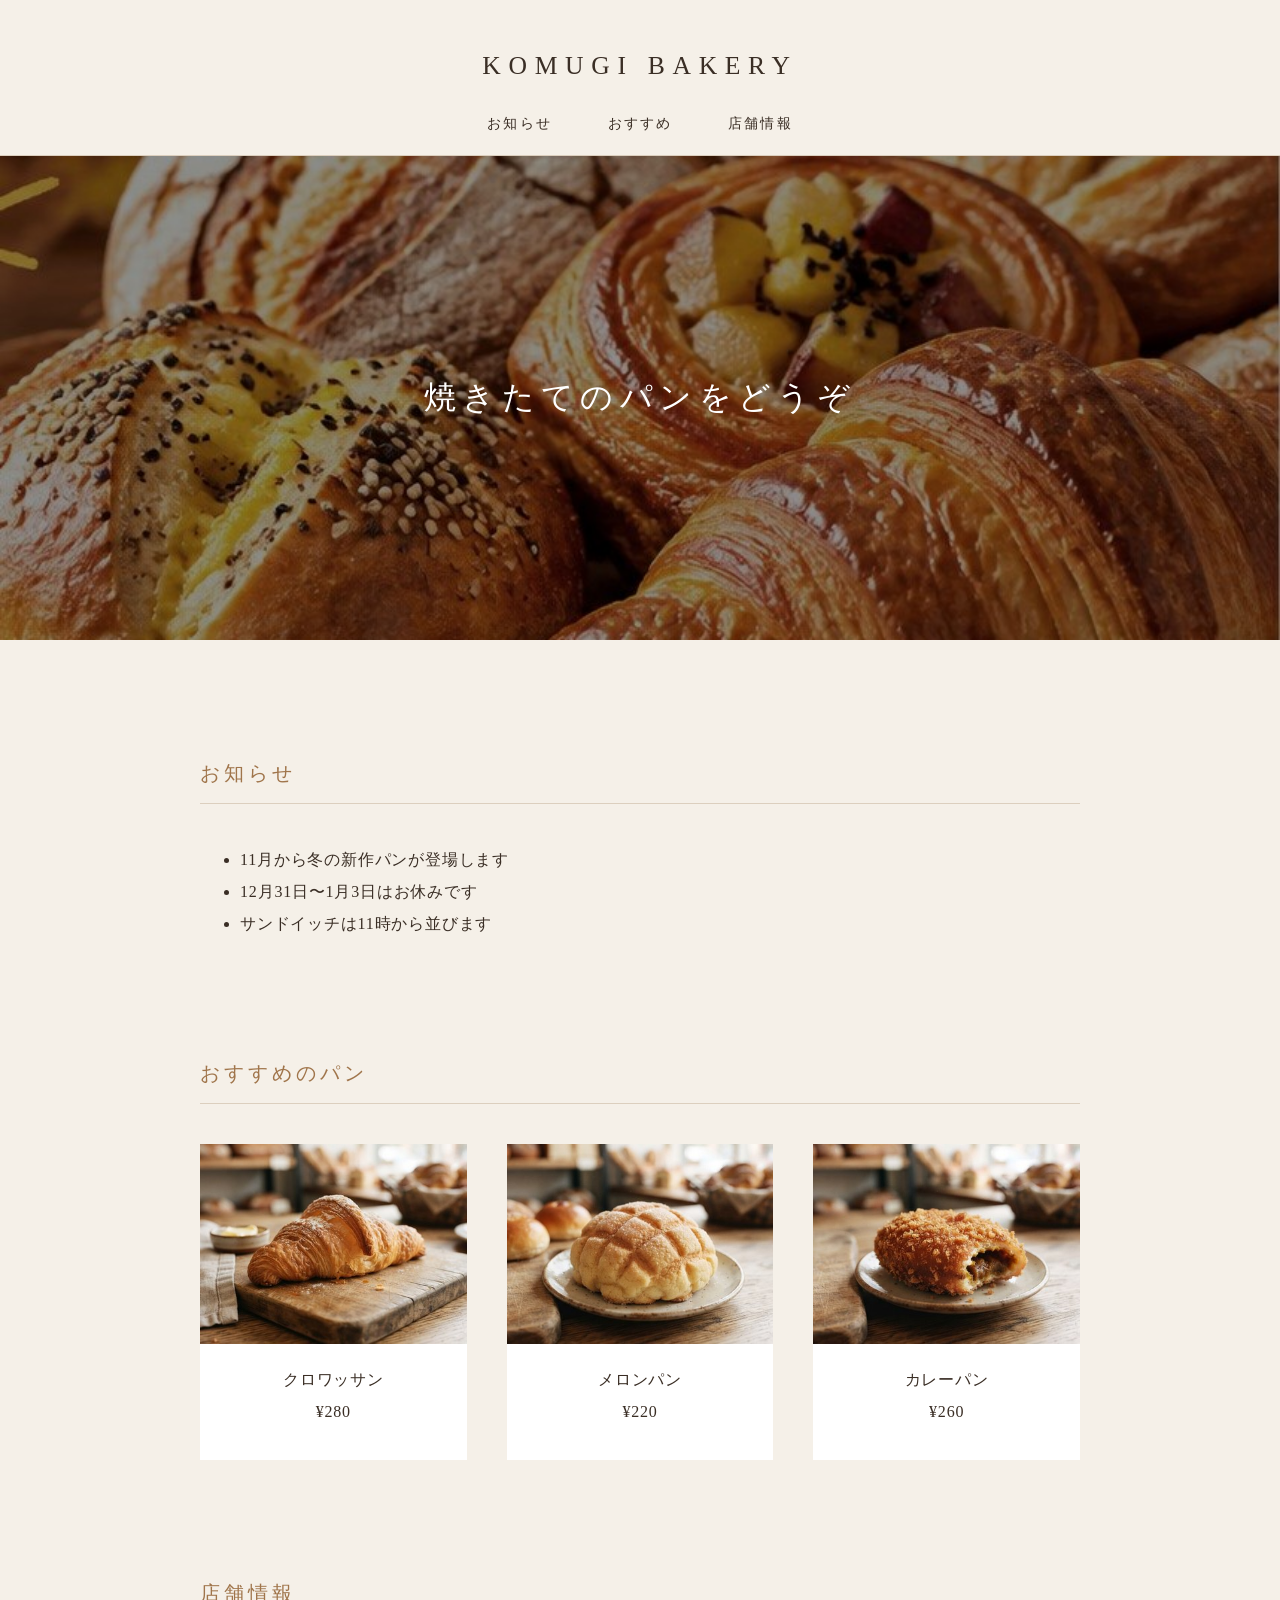
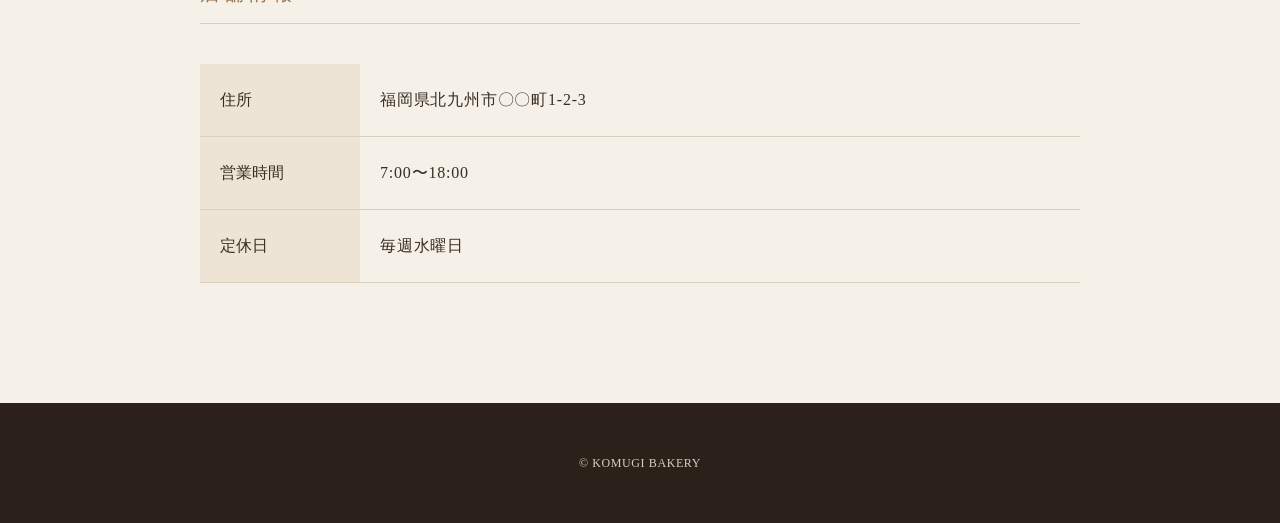
==== check06/index.html @ 9dcaf8a7 "Add files via upload" ====
<!DOCTYPE html>
<html lang="ja">
<head>
    <meta charset="UTF-8">
    <meta name="viewport" content="width=device-width, initial-scale=1">

    <title>KOMUGI BAKERY</title>
    <link rel="stylesheet" href="css/style.css">
</head>
<body>
    <header class="header">
        <p class="logo">KOMUGI BAKERY</p>
        <nav class="nav">
            <ul>
                <li><a href="#news">お知らせ</a></li>
                <li><a href="#osusume">おすすめ</a></li>
                <li><a href="#info">店舗情報</a></li>
            </ul>
        </nav>
    </header>

    <h1 class="hero">焼きたてのパンをどうぞ</h1>

    <main>
        <h2 id="news">お知らせ</h2>
        <ul>
            <li>11月から冬の新作パンが登場します</li>
            <li>12月31日〜1月3日はお休みです</li>
            <li>サンドイッチは11時から並びます</li>
        </ul>

        <h2 id="osusume">おすすめのパン</h2>
        <div class="items">
            <div class="item">
                <img src="images/item1.jpg" alt="クロワッサン">
                <p>クロワッサン<br>¥280</p>
            </div>
            <div class="item">
                <img src="images/item2.jpg" alt="メロンパン">
                <p>メロンパン<br>¥220</p>
            </div>
            <div class="item">
                <img src="images/item3.jpg" alt="カレーパン">
                <p>カレーパン<br>¥260</p>
            </div>
        </div>

        <h2 id="info">店舗情報</h2>
        <table class="info">
            <tr>
                <th>住所</th>
                <td>福岡県北九州市〇〇町1-2-3</td>
            </tr>
            <tr>
                <th>営業時間</th>
                <td>7:00〜18:00</td>
            </tr>
            <tr>
                <th>定休日</th>
                <td>毎週水曜日</td>
            </tr>
        </table>

    </main>

    <footer>
        <p class="copyright">&copy; KOMUGI BAKERY</p>
    </footer>
</body>
</html>
---- check06/css/style.css ----
html {
    font-size: 16px;
    font-family: "Yu Mincho", "Hiragino Mincho ProN", "Noto Serif JP", serif;
}
* {
    box-sizing: border-box;
}
body {
    margin: 0 0 0 0;
    background-color: #F5F0E8;
    color: #3A2E25;
}
p, li, td {
    line-height: 2;
    letter-spacing: 0.05em;
}
th {
    font-weight: normal;
}
a:link {
    color: #3A2E25;
    text-decoration: none;
}
a:visited {
    color: #3A2E25;
    text-decoration: none;
}
a:hover {
    color: #A0754B;
    text-decoration: none;
}
a:active {
    color: #A0754B;
    text-decoration: none;
}
img {
    max-width: 100%;
}

.header {
    padding-top: 40px;
    border-bottom: 1px solid #DCCFBE;
}
.logo {
    margin: 0;
    text-align: center;
    font-size: 1.6rem;
    letter-spacing: 0.3em;
}
.nav a {
    font-size: 0.875rem;
    letter-spacing: 0.15em;
}
h1 {
    margin: 0;
    font-weight: normal;
    letter-spacing: 0.2em;
}

main {
    margin: 120px auto 120px auto;
    max-width: 880px;
}
main h2 {
    margin-top: 120px;
    margin-bottom: 40px;
    padding-bottom: 16px;
    border-bottom: 1px solid #DCCFBE;
    color: #A0754B;
    font-size: 1.25rem;
    font-weight: normal;
    letter-spacing: 0.2em;
}
footer {
    letter-spacing: 0.2em;
}

/* ① 参考：教科書 第8章-03〜04 p.187〜195 */
.nav ul {
    padding: 0;
    list-style-type: none;
    display: flex;
    justify-content: center;
    gap: 56px;
}

/* ② 参考：教科書 第8章-05〜06 p.196〜205 */
.hero {
    padding: 220px 0;
    background-image: url(../images/hero.jpg);
    background-position: center;
    background-size: cover;
    color: #FFFFFF;
    text-align: center;
    font-size: 2rem;
}

/* ③ 参考：教科書 第8章-07 p.206〜210 */
.info {
    width: 100%;
    border-collapse: collapse;
}
.info th, .info td {
    border-bottom: 1px solid #DCCFBE;
    padding: 20px;
}
.info th {
    width: 160px;
    background-color: #EDE4D6;
    text-align: left;
}

/* ④ 参考：教科書 第9章-05 p.235〜240 */
.items {
    display: grid;
    grid-template-columns: 1fr 1fr 1fr;
    gap: 40px;
}
.item {
    padding-bottom: 16px;
    background-color: #FFFFFF;
    text-align: center;
}

/* ⑤ 参考：教科書 第11章-03 p.281〜284／第11章-07 p.294〜296 */
@media (max-width: 600px) {
    .items {
        grid-template-columns: 1fr;
    }
}

/* ⑥ 参考：教科書 第7章-06 p.157〜158／第7章-07 p.159〜168 */
.copyright {
    margin: 0;
    padding-top: 48px;
    padding-bottom: 48px;
    background-color: #2B211A;
    color: #DCCFBE;
    text-align: center;
    font-size: 0.75rem;
}
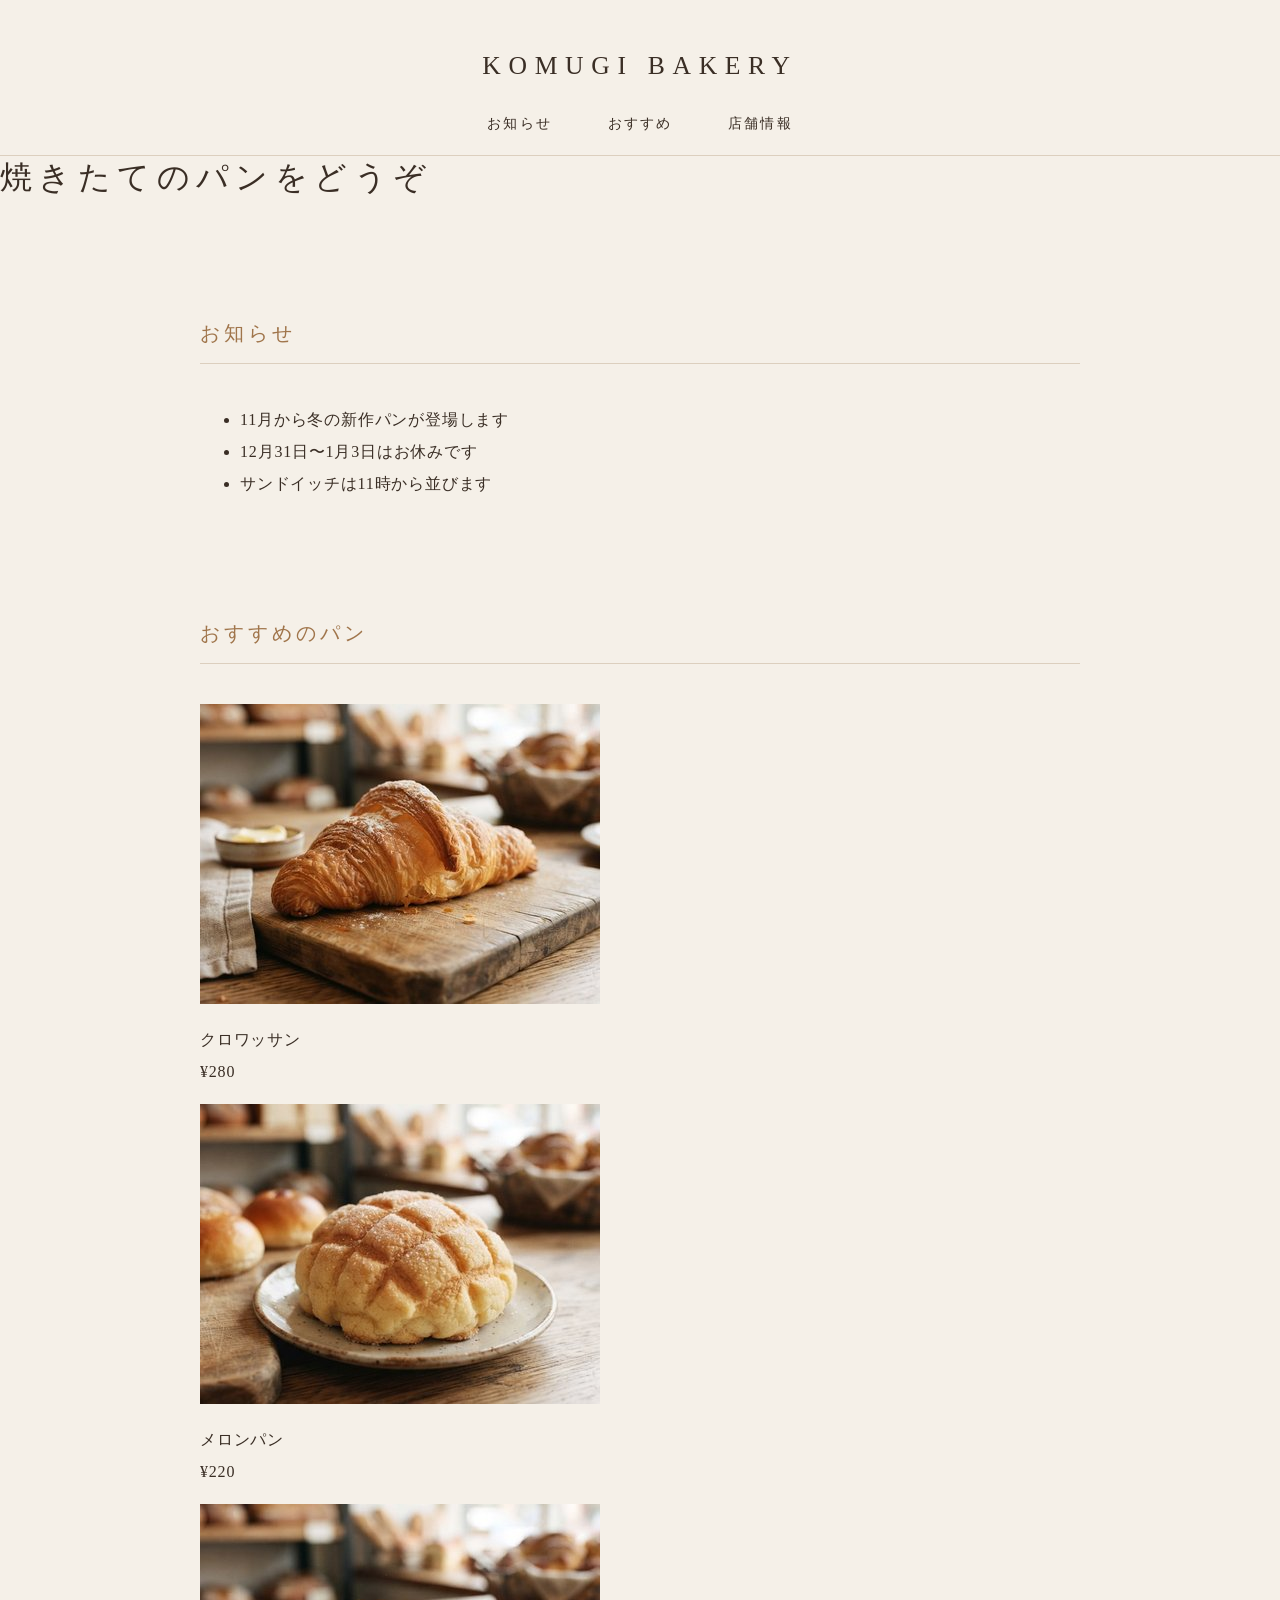
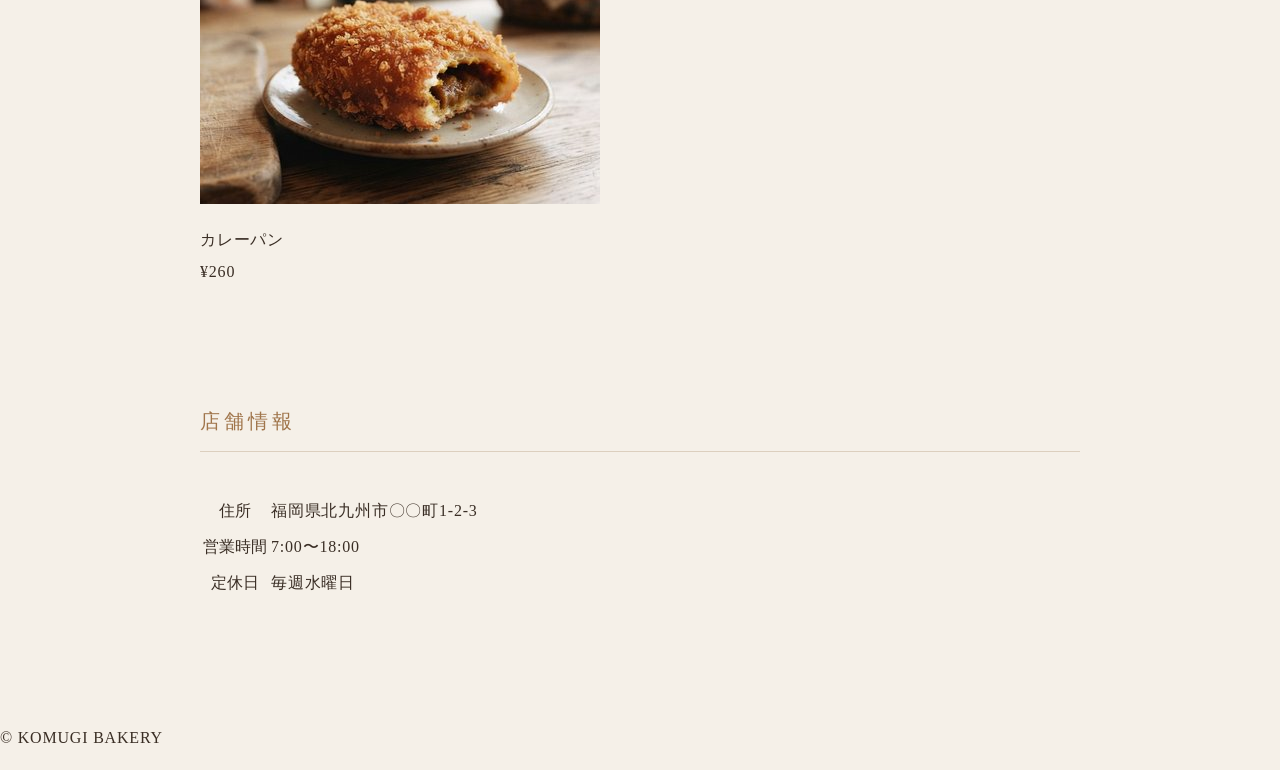
==== commit 7a88425f: "check06: 正解例のclass名・構造を配布版に合わせる（index.html）" ====
--- a/check06/index.html
+++ b/check06/index.html
@@ -19,7 +19,7 @@
         </nav>
     </header>
 
-    <h1 class="hero">焼きたてのパンをどうぞ</h1>
+    <h1>焼きたてのパンをどうぞ</h1>
 
     <main>
         <h2 id="news">お知らせ</h2>
@@ -30,23 +30,23 @@
         </ul>
 
         <h2 id="osusume">おすすめのパン</h2>
-        <div class="items">
-            <div class="item">
+        <div class="bread-list">
+            <div class="bread">
                 <img src="images/item1.jpg" alt="クロワッサン">
                 <p>クロワッサン<br>¥280</p>
             </div>
-            <div class="item">
+            <div class="bread">
                 <img src="images/item2.jpg" alt="メロンパン">
                 <p>メロンパン<br>¥220</p>
             </div>
-            <div class="item">
+            <div class="bread">
                 <img src="images/item3.jpg" alt="カレーパン">
                 <p>カレーパン<br>¥260</p>
             </div>
         </div>
 
         <h2 id="info">店舗情報</h2>
-        <table class="info">
+        <table>
             <tr>
                 <th>住所</th>
                 <td>福岡県北九州市〇〇町1-2-3</td>
@@ -60,11 +60,10 @@
                 <td>毎週水曜日</td>
             </tr>
         </table>
-
     </main>
 
     <footer>
-        <p class="copyright">&copy; KOMUGI BAKERY</p>
+        <p class="copy">&copy; KOMUGI BAKERY</p>
     </footer>
 </body>
 </html>
--- a/check06/css/style.css
+++ b/check06/css/style.css
@@ -47,6 +47,9 @@
     font-size: 1.6rem;
     letter-spacing: 0.3em;
 }
+.nav ul {
+    padding: 0;
+}
 .nav a {
     font-size: 0.875rem;
     letter-spacing: 0.15em;
@@ -77,7 +80,6 @@
 
 /* ① 参考：教科書 第8章-03〜04 p.187〜195 */
 .nav ul {
-    padding: 0;
     list-style-type: none;
     display: flex;
     justify-content: center;
@@ -109,6 +111,9 @@
     background-color: #EDE4D6;
     text-align: left;
 }
+.info td {
+    background-color: #FFFFFF;
+}
 
 /* ④ 参考：教科書 第9章-05 p.235〜240 */
 .items {
@@ -126,6 +131,7 @@
 @media (max-width: 600px) {
     .items {
         grid-template-columns: 1fr;
+        padding: 0 24px;
     }
 }
 
